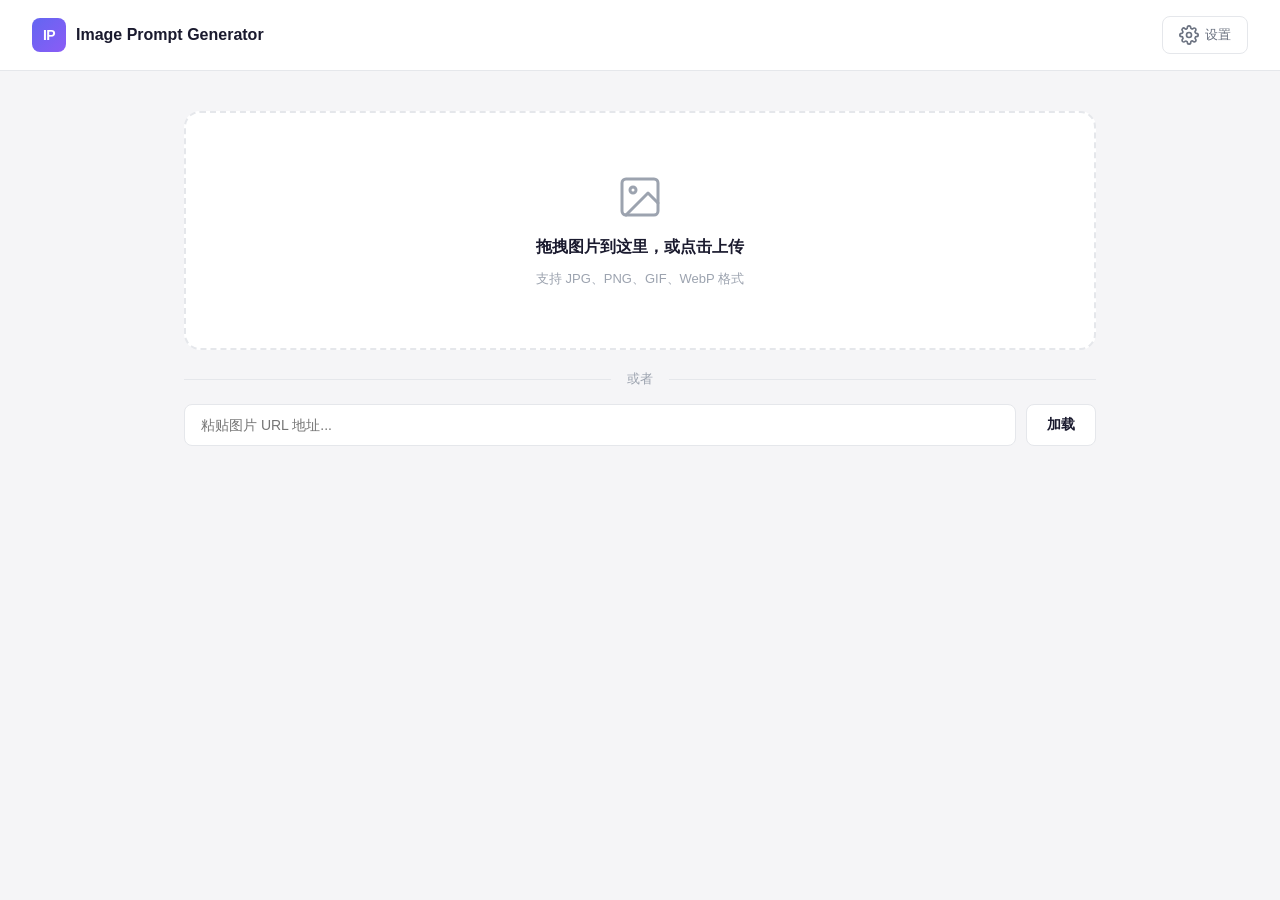
==== index.html @ c2dbcb21 "feat: Image Prompt Generator - AI image recognition and prompt generation tool Made-with: Cursor" ====
<!DOCTYPE html>
<html lang="zh-CN">
<head>
  <meta charset="UTF-8">
  <meta name="viewport" content="width=device-width, initial-scale=1.0">
  <title>Image Prompt Generator - 图片提示词生成器</title>
  <link rel="stylesheet" href="style.css">
</head>
<body>
  <div class="app">
    <!-- Header -->
    <header class="navbar">
      <div class="navbar-brand">
        <span class="logo">IP</span>
        <span class="brand-text">Image Prompt Generator</span>
      </div>
      <button id="btn-settings" class="navbar-btn" title="API 设置">
        <svg width="20" height="20" viewBox="0 0 24 24" fill="none" stroke="currentColor" stroke-width="2" stroke-linecap="round" stroke-linejoin="round">
          <circle cx="12" cy="12" r="3"/><path d="M19.4 15a1.65 1.65 0 0 0 .33 1.82l.06.06a2 2 0 1 1-2.83 2.83l-.06-.06a1.65 1.65 0 0 0-1.82-.33 1.65 1.65 0 0 0-1 1.51V21a2 2 0 0 1-4 0v-.09A1.65 1.65 0 0 0 9 19.4a1.65 1.65 0 0 0-1.82.33l-.06.06a2 2 0 1 1-2.83-2.83l.06-.06A1.65 1.65 0 0 0 4.68 15a1.65 1.65 0 0 0-1.51-1H3a2 2 0 0 1 0-4h.09A1.65 1.65 0 0 0 4.6 9a1.65 1.65 0 0 0-.33-1.82l-.06-.06a2 2 0 1 1 2.83-2.83l.06.06A1.65 1.65 0 0 0 9 4.68a1.65 1.65 0 0 0 1-1.51V3a2 2 0 0 1 4 0v.09a1.65 1.65 0 0 0 1 1.51 1.65 1.65 0 0 0 1.82-.33l.06-.06a2 2 0 1 1 2.83 2.83l-.06.06A1.65 1.65 0 0 0 19.4 9a1.65 1.65 0 0 0 1.51 1H21a2 2 0 0 1 0 4h-.09a1.65 1.65 0 0 0-1.51 1z"/>
        </svg>
        <span>设置</span>
      </button>
    </header>

    <main class="main">
      <!-- Settings Modal -->
      <div id="settings-overlay" class="modal-overlay hidden">
        <div class="modal" id="settings-modal">
          <div class="modal-header">
            <h2>API 设置</h2>
            <button id="btn-close-settings" class="modal-close">&times;</button>
          </div>
          <div class="modal-body">
            <div class="form-group">
              <label for="provider-select">API 服务商</label>
              <select id="provider-select">
                <option value="siliconflow">硅基流动 SiliconFlow (国内推荐)</option>
                <option value="google">Google Gemini</option>
                <option value="anthropic">Claude (Anthropic)</option>
                <option value="openai">OpenAI</option>
                <option value="opencode">OpenCode Zen</option>
                <option value="vtrix">Vtrix</option>
              </select>
            </div>
            <div class="form-group">
              <label for="api-key-input" id="api-key-label">API Key</label>
              <div class="input-with-action">
                <input id="api-key-input" type="password" placeholder="sk-..." autocomplete="off">
                <button id="btn-toggle-key" class="input-action-btn" title="显示/隐藏">
                  <svg id="eye-icon" width="18" height="18" viewBox="0 0 24 24" fill="none" stroke="currentColor" stroke-width="2" stroke-linecap="round" stroke-linejoin="round">
                    <path d="M1 12s4-8 11-8 11 8 11 8-4 8-11 8-11-8-11-8z"/><circle cx="12" cy="12" r="3"/>
                  </svg>
                </button>
              </div>
              <a id="api-key-link" class="form-help-link" href="#" target="_blank">获取 API Key &rarr;</a>
            </div>
            <div class="form-group">
              <label for="model-select">模型</label>
              <select id="model-select"></select>
            </div>
          </div>
          <div class="modal-footer">
            <button id="btn-save-settings" class="btn btn-primary">保存设置</button>
          </div>
        </div>
      </div>

      <!-- Upload Zone -->
      <section id="upload-zone" class="upload-zone">
        <div id="drop-area" class="drop-area">
          <div class="drop-icon">
            <svg width="48" height="48" viewBox="0 0 24 24" fill="none" stroke="currentColor" stroke-width="1.5" stroke-linecap="round" stroke-linejoin="round">
              <rect x="3" y="3" width="18" height="18" rx="2" ry="2"/><circle cx="8.5" cy="8.5" r="1.5"/><polyline points="21 15 16 10 5 21"/>
            </svg>
          </div>
          <p class="drop-title">拖拽图片到这里，或点击上传</p>
          <p class="drop-hint">支持 JPG、PNG、GIF、WebP 格式</p>
          <input type="file" id="file-input" accept="image/*" hidden>
        </div>
        <div class="url-input-section">
          <div class="divider"><span>或者</span></div>
          <div class="url-input-row">
            <input type="text" id="url-input" placeholder="粘贴图片 URL 地址..." autocomplete="off">
            <button id="btn-load-url" class="btn btn-secondary">加载</button>
          </div>
        </div>
      </section>

      <!-- Result Section -->
      <section id="result-section" class="result-section hidden">
        <div class="result-grid">
          <!-- Image Preview -->
          <div class="preview-card">
            <div class="card-header">
              <span>图片预览</span>
              <button id="btn-change-image" class="btn btn-ghost btn-sm">更换图片</button>
            </div>
            <div class="preview-body">
              <img id="preview-img" src="" alt="预览图片">
            </div>
            <div class="card-actions">
              <button id="btn-generate" class="btn btn-primary btn-lg btn-block">
                <svg class="btn-icon-svg" width="18" height="18" viewBox="0 0 24 24" fill="none" stroke="currentColor" stroke-width="2" stroke-linecap="round" stroke-linejoin="round">
                  <polygon points="13 2 3 14 12 14 11 22 21 10 12 10 13 2"/>
                </svg>
                <span class="btn-text">生成提示词</span>
                <span class="btn-loading hidden">
                  <span class="spinner"></span>
                  识别中...
                </span>
              </button>
            </div>
          </div>

          <!-- Prompt Output -->
          <div id="prompt-card" class="prompt-card hidden">
            <div class="card-header">
              <span>生成的提示词</span>
              <button id="btn-copy" class="btn btn-ghost btn-sm">
                <svg width="14" height="14" viewBox="0 0 24 24" fill="none" stroke="currentColor" stroke-width="2" stroke-linecap="round" stroke-linejoin="round">
                  <rect x="9" y="9" width="13" height="13" rx="2" ry="2"/><path d="M5 15H4a2 2 0 0 1-2-2V4a2 2 0 0 1 2-2h9a2 2 0 0 1 2 2v1"/>
                </svg>
                复制
              </button>
            </div>
            <div id="prompt-text" class="prompt-text"></div>
          </div>
        </div>
      </section>
    </main>

    <!-- Toast -->
    <div id="toast" class="toast hidden"></div>
  </div>

  <script src="app.js"></script>
</body>
</html>
---- style.css ----
*,
*::before,
*::after {
  margin: 0;
  padding: 0;
  box-sizing: border-box;
}

:root {
  --color-bg: #f5f5f7;
  --color-surface: #ffffff;
  --color-border: #e5e7eb;
  --color-border-light: #f1f3f5;
  --color-text: #1a1a2e;
  --color-text-secondary: #6b7280;
  --color-text-muted: #9ca3af;
  --color-primary: #6366f1;
  --color-primary-hover: #4f46e5;
  --color-primary-light: #eef2ff;
  --color-primary-shadow: rgba(99, 102, 241, 0.25);
  --radius-sm: 8px;
  --radius-md: 12px;
  --radius-lg: 16px;
  --shadow-sm: 0 1px 3px rgba(0, 0, 0, 0.06);
  --shadow-md: 0 4px 12px rgba(0, 0, 0, 0.08);
  --shadow-lg: 0 8px 30px rgba(0, 0, 0, 0.12);
  --font-sans: -apple-system, BlinkMacSystemFont, "Segoe UI", Roboto, "Helvetica Neue", Arial, "Noto Sans SC", sans-serif;
  --transition: 0.2s ease;
}

body {
  font-family: var(--font-sans);
  background: var(--color-bg);
  color: var(--color-text);
  min-height: 100vh;
  -webkit-font-smoothing: antialiased;
}

/* ---- Navbar ---- */
.navbar {
  display: flex;
  align-items: center;
  justify-content: space-between;
  padding: 16px 32px;
  background: var(--color-surface);
  border-bottom: 1px solid var(--color-border);
  position: sticky;
  top: 0;
  z-index: 50;
}

.navbar-brand {
  display: flex;
  align-items: center;
  gap: 10px;
}

.logo {
  display: inline-flex;
  align-items: center;
  justify-content: center;
  width: 34px;
  height: 34px;
  border-radius: var(--radius-sm);
  background: linear-gradient(135deg, var(--color-primary), #8b5cf6);
  color: #fff;
  font-weight: 800;
  font-size: 14px;
  letter-spacing: -0.5px;
}

.brand-text {
  font-size: 16px;
  font-weight: 700;
  color: var(--color-text);
}

.navbar-btn {
  display: inline-flex;
  align-items: center;
  gap: 6px;
  padding: 8px 16px;
  border: 1px solid var(--color-border);
  border-radius: var(--radius-sm);
  background: var(--color-surface);
  color: var(--color-text-secondary);
  font-size: 13px;
  font-weight: 500;
  cursor: pointer;
  transition: all var(--transition);
}

.navbar-btn:hover {
  background: var(--color-primary-light);
  color: var(--color-primary);
  border-color: var(--color-primary);
}

/* ---- Main ---- */
.main {
  max-width: 960px;
  margin: 0 auto;
  padding: 40px 24px 80px;
}

/* ---- Upload Zone ---- */
.upload-zone {
  display: flex;
  flex-direction: column;
  gap: 20px;
}

.drop-area {
  display: flex;
  flex-direction: column;
  align-items: center;
  justify-content: center;
  gap: 12px;
  padding: 60px 24px;
  border: 2px dashed var(--color-border);
  border-radius: var(--radius-lg);
  background: var(--color-surface);
  cursor: pointer;
  transition: all var(--transition);
}

.drop-area:hover,
.drop-area.drag-over {
  border-color: var(--color-primary);
  background: var(--color-primary-light);
}

.drop-area.drag-over .drop-icon {
  transform: scale(1.1);
}

.drop-icon {
  color: var(--color-text-muted);
  transition: transform var(--transition);
}

.drop-area:hover .drop-icon {
  color: var(--color-primary);
}

.drop-title {
  font-size: 16px;
  font-weight: 600;
  color: var(--color-text);
}

.drop-hint {
  font-size: 13px;
  color: var(--color-text-muted);
}

.url-input-section {
  display: flex;
  flex-direction: column;
  gap: 16px;
}

.divider {
  display: flex;
  align-items: center;
  gap: 16px;
  color: var(--color-text-muted);
  font-size: 13px;
}

.divider::before,
.divider::after {
  content: "";
  flex: 1;
  height: 1px;
  background: var(--color-border);
}

.url-input-row {
  display: flex;
  gap: 10px;
}

.url-input-row input {
  flex: 1;
  padding: 12px 16px;
  border: 1px solid var(--color-border);
  border-radius: var(--radius-sm);
  font-size: 14px;
  outline: none;
  transition: border-color var(--transition), box-shadow var(--transition);
  background: var(--color-surface);
}

.url-input-row input:focus {
  border-color: var(--color-primary);
  box-shadow: 0 0 0 3px var(--color-primary-shadow);
}

/* ---- Buttons ---- */
.btn {
  display: inline-flex;
  align-items: center;
  justify-content: center;
  gap: 8px;
  border: none;
  border-radius: var(--radius-sm);
  cursor: pointer;
  font-family: var(--font-sans);
  font-weight: 600;
  transition: all var(--transition);
  white-space: nowrap;
}

.btn-primary {
  background: linear-gradient(135deg, var(--color-primary), #8b5cf6);
  color: #fff;
  padding: 10px 24px;
  font-size: 14px;
  box-shadow: 0 2px 8px var(--color-primary-shadow);
}

.btn-primary:hover {
  transform: translateY(-1px);
  box-shadow: 0 4px 16px var(--color-primary-shadow);
}

.btn-primary:active {
  transform: translateY(0);
}

.btn-primary:disabled {
  opacity: 0.6;
  cursor: not-allowed;
  transform: none;
}

.btn-secondary {
  background: var(--color-surface);
  color: var(--color-text);
  padding: 10px 20px;
  font-size: 14px;
  border: 1px solid var(--color-border);
}

.btn-secondary:hover {
  background: var(--color-primary-light);
  color: var(--color-primary);
  border-color: var(--color-primary);
}

.btn-ghost {
  background: transparent;
  color: var(--color-primary);
  padding: 6px 12px;
  font-size: 13px;
}

.btn-ghost:hover {
  background: var(--color-primary-light);
}

.btn-sm {
  padding: 6px 12px;
  font-size: 13px;
}

.btn-lg {
  padding: 14px 32px;
  font-size: 15px;
}

.btn-block {
  width: 100%;
}

.btn-icon-svg {
  flex-shrink: 0;
}

/* ---- Spinner ---- */
.spinner {
  display: inline-block;
  width: 16px;
  height: 16px;
  border: 2px solid rgba(255, 255, 255, 0.3);
  border-top-color: #fff;
  border-radius: 50%;
  animation: spin 0.6s linear infinite;
}

@keyframes spin {
  to { transform: rotate(360deg); }
}

/* ---- Result Section ---- */
.result-section {
  animation: fadeIn 0.3s ease;
}

@keyframes fadeIn {
  from { opacity: 0; transform: translateY(12px); }
  to { opacity: 1; transform: translateY(0); }
}

.result-grid {
  display: grid;
  grid-template-columns: 1fr 1fr;
  gap: 24px;
  align-items: start;
}

.preview-card,
.prompt-card {
  background: var(--color-surface);
  border: 1px solid var(--color-border);
  border-radius: var(--radius-md);
  overflow: hidden;
  box-shadow: var(--shadow-sm);
}

.card-header {
  display: flex;
  align-items: center;
  justify-content: space-between;
  padding: 14px 18px;
  border-bottom: 1px solid var(--color-border-light);
  font-size: 13px;
  font-weight: 600;
  color: var(--color-text-secondary);
}

.preview-body {
  display: flex;
  align-items: center;
  justify-content: center;
  padding: 16px;
  min-height: 200px;
  max-height: 400px;
  background: #fafafa;
}

.preview-body img {
  max-width: 100%;
  max-height: 368px;
  object-fit: contain;
  border-radius: var(--radius-sm);
}

.card-actions {
  padding: 16px 18px;
  border-top: 1px solid var(--color-border-light);
}

/* ---- Prompt Output ---- */
.prompt-text {
  padding: 18px;
  font-size: 14px;
  line-height: 1.8;
  color: var(--color-text);
  white-space: pre-wrap;
  word-break: break-word;
  max-height: 480px;
  overflow-y: auto;
}

.prompt-text::-webkit-scrollbar {
  width: 6px;
}

.prompt-text::-webkit-scrollbar-thumb {
  background: #d1d5db;
  border-radius: 3px;
}

/* ---- Modal ---- */
.modal-overlay {
  position: fixed;
  inset: 0;
  background: rgba(0, 0, 0, 0.4);
  backdrop-filter: blur(4px);
  display: flex;
  align-items: center;
  justify-content: center;
  z-index: 100;
  animation: fadeInOverlay 0.2s ease;
}

@keyframes fadeInOverlay {
  from { opacity: 0; }
  to { opacity: 1; }
}

.modal {
  background: var(--color-surface);
  border-radius: var(--radius-lg);
  width: 440px;
  max-width: 90vw;
  box-shadow: var(--shadow-lg);
  animation: slideUp 0.25s ease;
}

@keyframes slideUp {
  from { opacity: 0; transform: translateY(16px); }
  to { opacity: 1; transform: translateY(0); }
}

.modal-header {
  display: flex;
  align-items: center;
  justify-content: space-between;
  padding: 20px 24px 0;
}

.modal-header h2 {
  font-size: 18px;
  font-weight: 700;
}

.modal-close {
  background: none;
  border: none;
  font-size: 24px;
  color: var(--color-text-muted);
  cursor: pointer;
  padding: 0 4px;
  line-height: 1;
  transition: color var(--transition);
}

.modal-close:hover {
  color: var(--color-text);
}

.modal-body {
  padding: 20px 24px;
  display: flex;
  flex-direction: column;
  gap: 16px;
}

.modal-footer {
  padding: 0 24px 20px;
  display: flex;
  justify-content: flex-end;
}

/* ---- Form ---- */
.form-group {
  display: flex;
  flex-direction: column;
  gap: 6px;
}

.form-group label {
  font-size: 13px;
  font-weight: 600;
  color: var(--color-text-secondary);
}

.form-group select,
.form-group input {
  padding: 10px 14px;
  border: 1px solid var(--color-border);
  border-radius: var(--radius-sm);
  font-size: 14px;
  font-family: var(--font-sans);
  outline: none;
  background: var(--color-surface);
  transition: border-color var(--transition), box-shadow var(--transition);
}

.form-group select:focus,
.form-group input:focus {
  border-color: var(--color-primary);
  box-shadow: 0 0 0 3px var(--color-primary-shadow);
}

.form-group select {
  cursor: pointer;
}

.input-with-action {
  display: flex;
  gap: 6px;
}

.input-with-action input {
  flex: 1;
  padding: 10px 14px;
  border: 1px solid var(--color-border);
  border-radius: var(--radius-sm);
  font-size: 14px;
  font-family: var(--font-sans);
  outline: none;
  transition: border-color var(--transition), box-shadow var(--transition);
}

.input-with-action input:focus {
  border-color: var(--color-primary);
  box-shadow: 0 0 0 3px var(--color-primary-shadow);
}

.input-action-btn {
  display: inline-flex;
  align-items: center;
  justify-content: center;
  width: 40px;
  background: var(--color-surface);
  border: 1px solid var(--color-border);
  border-radius: var(--radius-sm);
  color: var(--color-text-muted);
  cursor: pointer;
  transition: all var(--transition);
}

.input-action-btn:hover {
  color: var(--color-primary);
  border-color: var(--color-primary);
}

.form-help-link {
  font-size: 12px;
  color: var(--color-primary);
  text-decoration: none;
}

.form-help-link:hover {
  text-decoration: underline;
}

/* ---- Toast ---- */
.toast {
  position: fixed;
  bottom: 32px;
  left: 50%;
  transform: translateX(-50%) translateY(20px);
  background: var(--color-text);
  color: #fff;
  padding: 10px 24px;
  border-radius: 999px;
  font-size: 14px;
  font-weight: 500;
  opacity: 0;
  transition: all 0.3s ease;
  pointer-events: none;
  z-index: 200;
  box-shadow: var(--shadow-md);
}

.toast.show {
  opacity: 1;
  transform: translateX(-50%) translateY(0);
}

/* ---- Utilities ---- */
.hidden {
  display: none !important;
}

/* ---- Responsive ---- */
@media (max-width: 768px) {
  .navbar {
    padding: 12px 16px;
  }

  .brand-text {
    font-size: 14px;
  }

  .main {
    padding: 24px 16px 60px;
  }

  .result-grid {
    grid-template-columns: 1fr;
  }

  .drop-area {
    padding: 40px 20px;
  }
}
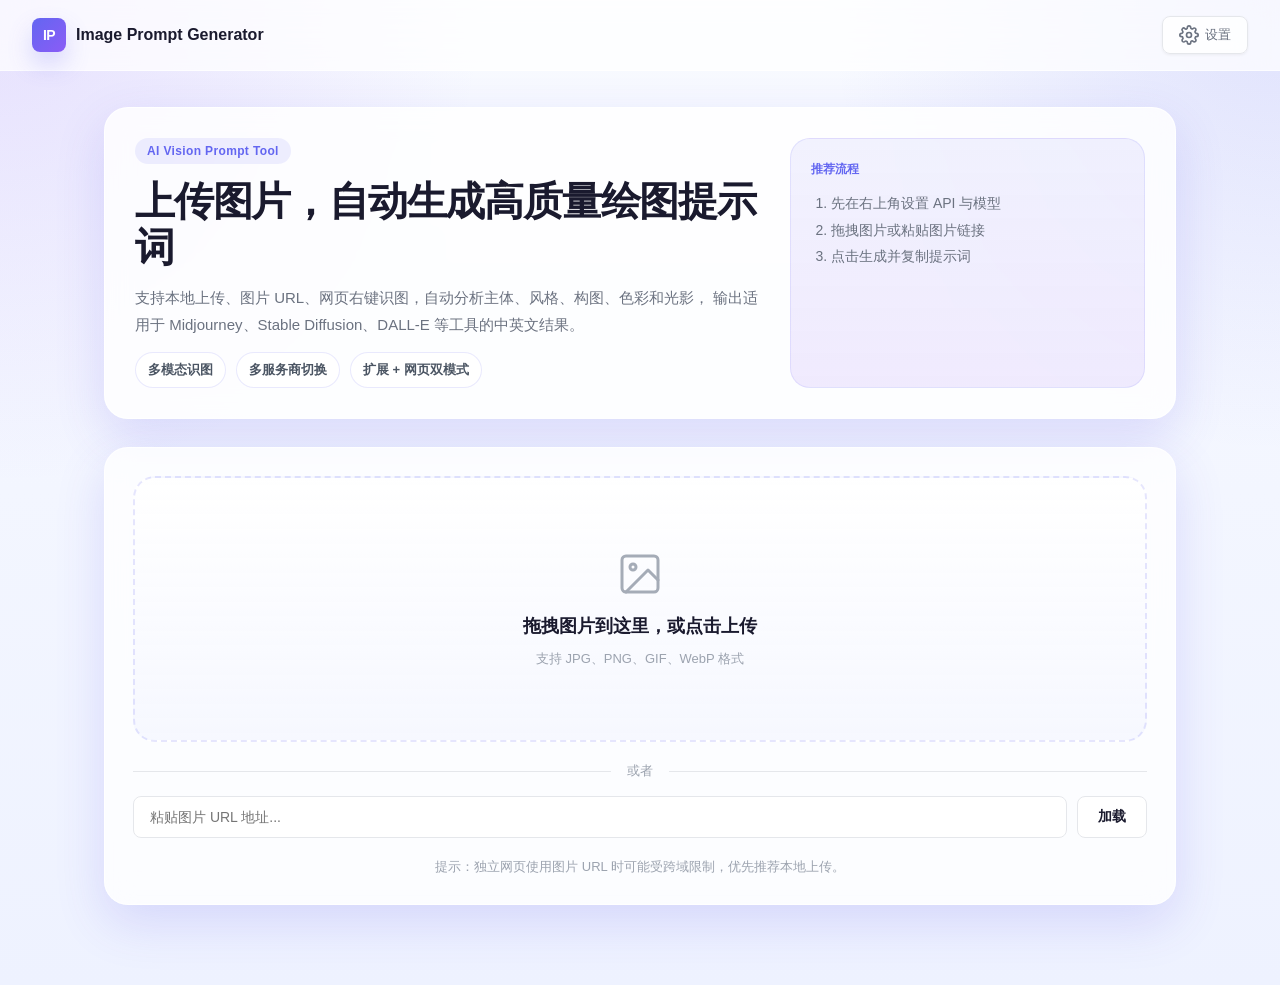
==== commit 3c8b5f9d: "style: polish UI and add demo screenshots Made-with: Cursor" ====
--- a/index.html
+++ b/index.html
@@ -23,6 +23,32 @@
     </header>
 
     <main class="main">
+      <section class="hero-card">
+        <div class="hero-copy">
+          <span class="hero-badge">AI Vision Prompt Tool</span>
+          <h1>上传图片，自动生成高质量绘图提示词</h1>
+          <p class="hero-description">
+            支持本地上传、图片 URL、网页右键识图，自动分析主体、风格、构图、色彩和光影，
+            输出适用于 Midjourney、Stable Diffusion、DALL-E 等工具的中英文结果。
+          </p>
+          <div class="hero-pills">
+            <span class="hero-pill">多模态识图</span>
+            <span class="hero-pill">多服务商切换</span>
+            <span class="hero-pill">扩展 + 网页双模式</span>
+          </div>
+        </div>
+        <div class="hero-side">
+          <div class="hero-tip-card">
+            <span class="hero-tip-label">推荐流程</span>
+            <ol class="hero-tip-list">
+              <li>先在右上角设置 API 与模型</li>
+              <li>拖拽图片或粘贴图片链接</li>
+              <li>点击生成并复制提示词</li>
+            </ol>
+          </div>
+        </div>
+      </section>
+
       <!-- Settings Modal -->
       <div id="settings-overlay" class="modal-overlay hidden">
         <div class="modal" id="settings-modal">
@@ -84,6 +110,7 @@
             <button id="btn-load-url" class="btn btn-secondary">加载</button>
           </div>
         </div>
+        <p class="upload-note">提示：独立网页使用图片 URL 时可能受跨域限制，优先推荐本地上传。</p>
       </section>
 
       <!-- Result Section -->
--- a/style.css
+++ b/style.css
@@ -7,7 +7,7 @@
 }
 
 :root {
-  --color-bg: #f5f5f7;
+  --color-bg: #eef2ff;
   --color-surface: #ffffff;
   --color-border: #e5e7eb;
   --color-border-light: #f1f3f5;
@@ -18,19 +18,25 @@
   --color-primary-hover: #4f46e5;
   --color-primary-light: #eef2ff;
   --color-primary-shadow: rgba(99, 102, 241, 0.25);
+  --color-accent: #8b5cf6;
+  --color-hero-bg: rgba(255, 255, 255, 0.82);
   --radius-sm: 8px;
   --radius-md: 12px;
   --radius-lg: 16px;
+  --radius-xl: 24px;
   --shadow-sm: 0 1px 3px rgba(0, 0, 0, 0.06);
   --shadow-md: 0 4px 12px rgba(0, 0, 0, 0.08);
-  --shadow-lg: 0 8px 30px rgba(0, 0, 0, 0.12);
+  --shadow-lg: 0 18px 50px rgba(79, 70, 229, 0.16);
   --font-sans: -apple-system, BlinkMacSystemFont, "Segoe UI", Roboto, "Helvetica Neue", Arial, "Noto Sans SC", sans-serif;
   --transition: 0.2s ease;
 }
 
 body {
   font-family: var(--font-sans);
-  background: var(--color-bg);
+  background:
+    radial-gradient(circle at top left, rgba(139, 92, 246, 0.16), transparent 30%),
+    radial-gradient(circle at top right, rgba(99, 102, 241, 0.16), transparent 28%),
+    linear-gradient(180deg, #f8faff 0%, var(--color-bg) 100%);
   color: var(--color-text);
   min-height: 100vh;
   -webkit-font-smoothing: antialiased;
@@ -42,8 +48,9 @@
   align-items: center;
   justify-content: space-between;
   padding: 16px 32px;
-  background: var(--color-surface);
-  border-bottom: 1px solid var(--color-border);
+  background: rgba(255, 255, 255, 0.72);
+  border-bottom: 1px solid rgba(255, 255, 255, 0.7);
+  backdrop-filter: blur(18px);
   position: sticky;
   top: 0;
   z-index: 50;
@@ -62,11 +69,12 @@
   width: 34px;
   height: 34px;
   border-radius: var(--radius-sm);
-  background: linear-gradient(135deg, var(--color-primary), #8b5cf6);
+  background: linear-gradient(135deg, var(--color-primary), var(--color-accent));
   color: #fff;
   font-weight: 800;
   font-size: 14px;
   letter-spacing: -0.5px;
+  box-shadow: 0 12px 24px rgba(99, 102, 241, 0.24);
 }
 
 .brand-text {
@@ -82,12 +90,13 @@
   padding: 8px 16px;
   border: 1px solid var(--color-border);
   border-radius: var(--radius-sm);
-  background: var(--color-surface);
+  background: rgba(255, 255, 255, 0.76);
   color: var(--color-text-secondary);
   font-size: 13px;
   font-weight: 500;
   cursor: pointer;
   transition: all var(--transition);
+  box-shadow: var(--shadow-sm);
 }
 
 .navbar-btn:hover {
@@ -98,9 +107,97 @@
 
 /* ---- Main ---- */
 .main {
-  max-width: 960px;
+  max-width: 1120px;
   margin: 0 auto;
-  padding: 40px 24px 80px;
+  padding: 36px 24px 80px;
+}
+
+.hero-card {
+  display: grid;
+  grid-template-columns: minmax(0, 1.6fr) minmax(280px, 0.9fr);
+  gap: 24px;
+  padding: 30px;
+  margin-bottom: 28px;
+  border: 1px solid rgba(255, 255, 255, 0.8);
+  border-radius: var(--radius-xl);
+  background: var(--color-hero-bg);
+  box-shadow: var(--shadow-lg);
+  backdrop-filter: blur(14px);
+}
+
+.hero-copy {
+  display: flex;
+  flex-direction: column;
+  gap: 14px;
+}
+
+.hero-badge {
+  display: inline-flex;
+  width: fit-content;
+  padding: 6px 12px;
+  border-radius: 999px;
+  background: rgba(99, 102, 241, 0.1);
+  color: var(--color-primary);
+  font-size: 12px;
+  font-weight: 700;
+  letter-spacing: 0.03em;
+}
+
+.hero-copy h1 {
+  font-size: clamp(28px, 4vw, 40px);
+  line-height: 1.15;
+  letter-spacing: -0.03em;
+}
+
+.hero-description {
+  max-width: 720px;
+  color: var(--color-text-secondary);
+  font-size: 15px;
+  line-height: 1.8;
+}
+
+.hero-pills {
+  display: flex;
+  flex-wrap: wrap;
+  gap: 10px;
+}
+
+.hero-pill {
+  padding: 8px 12px;
+  border: 1px solid rgba(99, 102, 241, 0.14);
+  border-radius: 999px;
+  background: rgba(255, 255, 255, 0.72);
+  color: #4b5563;
+  font-size: 13px;
+  font-weight: 600;
+}
+
+.hero-side {
+  display: flex;
+  align-items: stretch;
+}
+
+.hero-tip-card {
+  width: 100%;
+  padding: 20px;
+  border-radius: 20px;
+  background: linear-gradient(180deg, rgba(99, 102, 241, 0.08), rgba(139, 92, 246, 0.12));
+  border: 1px solid rgba(99, 102, 241, 0.12);
+}
+
+.hero-tip-label {
+  display: inline-block;
+  margin-bottom: 12px;
+  color: var(--color-primary);
+  font-size: 12px;
+  font-weight: 800;
+}
+
+.hero-tip-list {
+  margin-left: 20px;
+  color: var(--color-text-secondary);
+  line-height: 1.9;
+  font-size: 14px;
 }
 
 /* ---- Upload Zone ---- */
@@ -108,6 +205,12 @@
   display: flex;
   flex-direction: column;
   gap: 20px;
+  padding: 28px;
+  border: 1px solid rgba(255, 255, 255, 0.75);
+  border-radius: var(--radius-xl);
+  background: rgba(255, 255, 255, 0.78);
+  box-shadow: var(--shadow-lg);
+  backdrop-filter: blur(14px);
 }
 
 .drop-area {
@@ -116,10 +219,11 @@
   align-items: center;
   justify-content: center;
   gap: 12px;
-  padding: 60px 24px;
-  border: 2px dashed var(--color-border);
-  border-radius: var(--radius-lg);
-  background: var(--color-surface);
+  padding: 72px 24px;
+  border: 2px dashed rgba(99, 102, 241, 0.16);
+  border-radius: 22px;
+  background:
+    linear-gradient(180deg, rgba(255, 255, 255, 0.95), rgba(245, 247, 255, 0.88));
   cursor: pointer;
   transition: all var(--transition);
 }
@@ -127,7 +231,8 @@
 .drop-area:hover,
 .drop-area.drag-over {
   border-color: var(--color-primary);
-  background: var(--color-primary-light);
+  background: linear-gradient(180deg, rgba(238, 242, 255, 1), rgba(248, 250, 255, 1));
+  box-shadow: 0 16px 32px rgba(99, 102, 241, 0.12);
 }
 
 .drop-area.drag-over .drop-icon {
@@ -137,6 +242,7 @@
 .drop-icon {
   color: var(--color-text-muted);
   transition: transform var(--transition);
+  opacity: 0.9;
 }
 
 .drop-area:hover .drop-icon {
@@ -144,8 +250,8 @@
 }
 
 .drop-title {
-  font-size: 16px;
-  font-weight: 600;
+  font-size: 18px;
+  font-weight: 700;
   color: var(--color-text);
 }
 
@@ -189,7 +295,13 @@
   font-size: 14px;
   outline: none;
   transition: border-color var(--transition), box-shadow var(--transition);
-  background: var(--color-surface);
+  background: rgba(255, 255, 255, 0.94);
+}
+
+.upload-note {
+  text-align: center;
+  color: var(--color-text-muted);
+  font-size: 13px;
 }
 
 .url-input-row input:focus {
@@ -213,7 +325,7 @@
 }
 
 .btn-primary {
-  background: linear-gradient(135deg, var(--color-primary), #8b5cf6);
+  background: linear-gradient(135deg, var(--color-primary), var(--color-accent));
   color: #fff;
   padding: 10px 24px;
   font-size: 14px;
@@ -312,11 +424,12 @@
 
 .preview-card,
 .prompt-card {
-  background: var(--color-surface);
-  border: 1px solid var(--color-border);
-  border-radius: var(--radius-md);
+  background: rgba(255, 255, 255, 0.84);
+  border: 1px solid rgba(255, 255, 255, 0.78);
+  border-radius: 20px;
   overflow: hidden;
-  box-shadow: var(--shadow-sm);
+  box-shadow: var(--shadow-lg);
+  backdrop-filter: blur(12px);
 }
 
 .card-header {
@@ -337,7 +450,8 @@
   padding: 16px;
   min-height: 200px;
   max-height: 400px;
-  background: #fafafa;
+  background:
+    linear-gradient(180deg, rgba(248, 250, 255, 0.98), rgba(242, 245, 255, 0.92));
 }
 
 .preview-body img {
@@ -358,6 +472,7 @@
   font-size: 14px;
   line-height: 1.8;
   color: var(--color-text);
+  background: linear-gradient(180deg, rgba(255, 255, 255, 0.82), rgba(248, 250, 255, 0.95));
   white-space: pre-wrap;
   word-break: break-word;
   max-height: 480px;
@@ -392,12 +507,14 @@
 }
 
 .modal {
-  background: var(--color-surface);
-  border-radius: var(--radius-lg);
+  background: rgba(255, 255, 255, 0.92);
+  border: 1px solid rgba(255, 255, 255, 0.8);
+  border-radius: 22px;
   width: 440px;
   max-width: 90vw;
   box-shadow: var(--shadow-lg);
   animation: slideUp 0.25s ease;
+  backdrop-filter: blur(18px);
 }
 
 @keyframes slideUp {
@@ -572,6 +689,11 @@
     padding: 24px 16px 60px;
   }
 
+  .hero-card {
+    grid-template-columns: 1fr;
+    padding: 22px;
+  }
+
   .result-grid {
     grid-template-columns: 1fr;
   }
@@ -579,4 +701,8 @@
   .drop-area {
     padding: 40px 20px;
   }
-}
+
+  .upload-zone {
+    padding: 18px;
+  }
+}
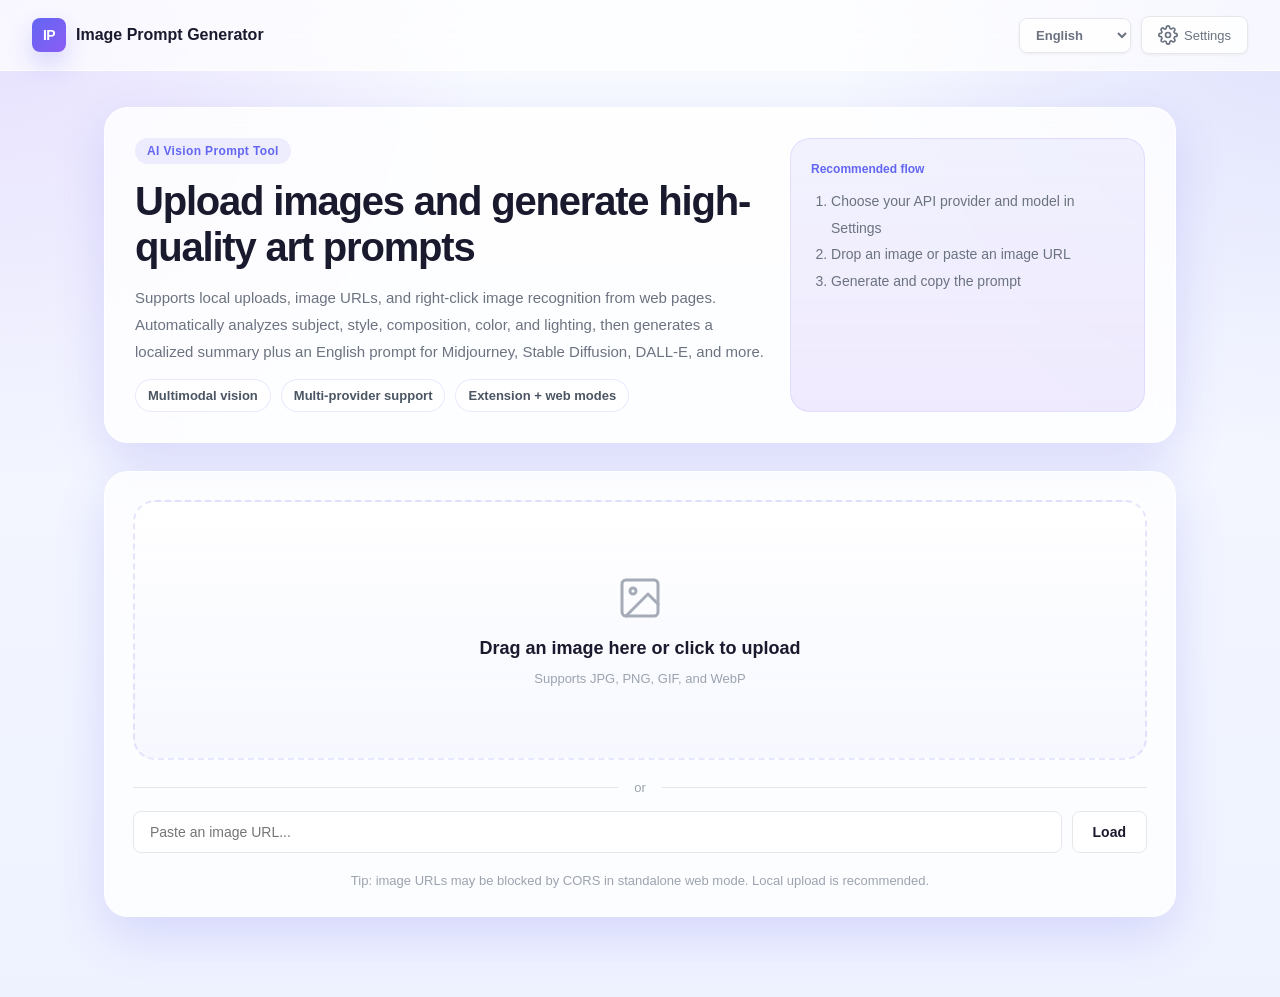
==== commit a85549a4: "feat: add multilingual UI and documentation Made-with: Cursor" ====
--- a/index.html
+++ b/index.html
@@ -1,49 +1,53 @@
 <!DOCTYPE html>
-<html lang="zh-CN">
+<html lang="en">
 <head>
   <meta charset="UTF-8">
   <meta name="viewport" content="width=device-width, initial-scale=1.0">
   <title>Image Prompt Generator - 图片提示词生成器</title>
   <link rel="stylesheet" href="style.css">
 </head>
-<body>
+<body data-page-title-key="pageTitleWeb">
   <div class="app">
     <!-- Header -->
     <header class="navbar">
       <div class="navbar-brand">
         <span class="logo">IP</span>
-        <span class="brand-text">Image Prompt Generator</span>
+        <span class="brand-text" data-i18n="brandText">Image Prompt Generator</span>
       </div>
-      <button id="btn-settings" class="navbar-btn" title="API 设置">
-        <svg width="20" height="20" viewBox="0 0 24 24" fill="none" stroke="currentColor" stroke-width="2" stroke-linecap="round" stroke-linejoin="round">
-          <circle cx="12" cy="12" r="3"/><path d="M19.4 15a1.65 1.65 0 0 0 .33 1.82l.06.06a2 2 0 1 1-2.83 2.83l-.06-.06a1.65 1.65 0 0 0-1.82-.33 1.65 1.65 0 0 0-1 1.51V21a2 2 0 0 1-4 0v-.09A1.65 1.65 0 0 0 9 19.4a1.65 1.65 0 0 0-1.82.33l-.06.06a2 2 0 1 1-2.83-2.83l.06-.06A1.65 1.65 0 0 0 4.68 15a1.65 1.65 0 0 0-1.51-1H3a2 2 0 0 1 0-4h.09A1.65 1.65 0 0 0 4.6 9a1.65 1.65 0 0 0-.33-1.82l-.06-.06a2 2 0 1 1 2.83-2.83l.06.06A1.65 1.65 0 0 0 9 4.68a1.65 1.65 0 0 0 1-1.51V3a2 2 0 0 1 4 0v.09a1.65 1.65 0 0 0 1 1.51 1.65 1.65 0 0 0 1.82-.33l.06-.06a2 2 0 1 1 2.83 2.83l-.06.06A1.65 1.65 0 0 0 19.4 9a1.65 1.65 0 0 0 1.51 1H21a2 2 0 0 1 0 4h-.09a1.65 1.65 0 0 0-1.51 1z"/>
-        </svg>
-        <span>设置</span>
-      </button>
+      <div class="navbar-actions">
+        <select id="language-select" class="lang-select" data-i18n-aria-label="languageLabel">
+          <option value="en" data-i18n="langEnglish">English</option>
+          <option value="zh" data-i18n="langChinese">中文</option>
+          <option value="ja" data-i18n="langJapanese">日本語</option>
+        </select>
+        <button id="btn-settings" class="navbar-btn" data-i18n-title="settings">
+          <svg width="20" height="20" viewBox="0 0 24 24" fill="none" stroke="currentColor" stroke-width="2" stroke-linecap="round" stroke-linejoin="round">
+            <circle cx="12" cy="12" r="3"/><path d="M19.4 15a1.65 1.65 0 0 0 .33 1.82l.06.06a2 2 0 1 1-2.83 2.83l-.06-.06a1.65 1.65 0 0 0-1.82-.33 1.65 1.65 0 0 0-1 1.51V21a2 2 0 0 1-4 0v-.09A1.65 1.65 0 0 0 9 19.4a1.65 1.65 0 0 0-1.82.33l-.06.06a2 2 0 1 1-2.83-2.83l.06-.06A1.65 1.65 0 0 0 4.68 15a1.65 1.65 0 0 0-1.51-1H3a2 2 0 0 1 0-4h.09A1.65 1.65 0 0 0 4.6 9a1.65 1.65 0 0 0-.33-1.82l-.06-.06a2 2 0 1 1 2.83-2.83l.06.06A1.65 1.65 0 0 0 9 4.68a1.65 1.65 0 0 0 1-1.51V3a2 2 0 0 1 4 0v.09a1.65 1.65 0 0 0 1 1.51 1.65 1.65 0 0 0 1.82-.33l.06-.06a2 2 0 1 1 2.83 2.83l-.06.06A1.65 1.65 0 0 0 19.4 9a1.65 1.65 0 0 0 1.51 1H21a2 2 0 0 1 0 4h-.09a1.65 1.65 0 0 0-1.51 1z"/>
+          </svg>
+          <span data-i18n="settings">Settings</span>
+        </button>
+      </div>
     </header>
 
     <main class="main">
       <section class="hero-card">
         <div class="hero-copy">
-          <span class="hero-badge">AI Vision Prompt Tool</span>
-          <h1>上传图片，自动生成高质量绘图提示词</h1>
-          <p class="hero-description">
-            支持本地上传、图片 URL、网页右键识图，自动分析主体、风格、构图、色彩和光影，
-            输出适用于 Midjourney、Stable Diffusion、DALL-E 等工具的中英文结果。
-          </p>
+          <span class="hero-badge" data-i18n="heroBadge">AI Vision Prompt Tool</span>
+          <h1 data-i18n="heroTitle">上传图片，自动生成高质量绘图提示词</h1>
+          <p class="hero-description" data-i18n="heroDescription">支持本地上传、图片 URL、网页右键识图，自动分析主体、风格、构图、色彩和光影，输出适用于 Midjourney、Stable Diffusion、DALL-E 等工具的中英文结果。</p>
           <div class="hero-pills">
-            <span class="hero-pill">多模态识图</span>
-            <span class="hero-pill">多服务商切换</span>
-            <span class="hero-pill">扩展 + 网页双模式</span>
+            <span class="hero-pill" data-i18n="heroPill1">多模态识图</span>
+            <span class="hero-pill" data-i18n="heroPill2">多服务商切换</span>
+            <span class="hero-pill" data-i18n="heroPill3">扩展 + 网页双模式</span>
           </div>
         </div>
         <div class="hero-side">
           <div class="hero-tip-card">
-            <span class="hero-tip-label">推荐流程</span>
+            <span class="hero-tip-label" data-i18n="heroTipLabel">推荐流程</span>
             <ol class="hero-tip-list">
-              <li>先在右上角设置 API 与模型</li>
-              <li>拖拽图片或粘贴图片链接</li>
-              <li>点击生成并复制提示词</li>
+              <li data-i18n="heroStep1">先在右上角设置 API 与模型</li>
+              <li data-i18n="heroStep2">拖拽图片或粘贴图片链接</li>
+              <li data-i18n="heroStep3">点击生成并复制提示词</li>
             </ol>
           </div>
         </div>
@@ -53,12 +57,12 @@
       <div id="settings-overlay" class="modal-overlay hidden">
         <div class="modal" id="settings-modal">
           <div class="modal-header">
-            <h2>API 设置</h2>
-            <button id="btn-close-settings" class="modal-close">&times;</button>
+            <h2 data-i18n="apiSettings">API 设置</h2>
+            <button id="btn-close-settings" class="modal-close" data-i18n-title="settings">&times;</button>
           </div>
           <div class="modal-body">
             <div class="form-group">
-              <label for="provider-select">API 服务商</label>
+              <label for="provider-select" data-i18n="providerLabel">API 服务商</label>
               <select id="provider-select">
                 <option value="siliconflow">硅基流动 SiliconFlow (国内推荐)</option>
                 <option value="google">Google Gemini</option>
@@ -69,10 +73,10 @@
               </select>
             </div>
             <div class="form-group">
-              <label for="api-key-input" id="api-key-label">API Key</label>
+              <label for="api-key-input" id="api-key-label" data-i18n="apiKeyLabel">API Key</label>
               <div class="input-with-action">
                 <input id="api-key-input" type="password" placeholder="sk-..." autocomplete="off">
-                <button id="btn-toggle-key" class="input-action-btn" title="显示/隐藏">
+                <button id="btn-toggle-key" class="input-action-btn" data-i18n-title="toggleKeyVisibility">
                   <svg id="eye-icon" width="18" height="18" viewBox="0 0 24 24" fill="none" stroke="currentColor" stroke-width="2" stroke-linecap="round" stroke-linejoin="round">
                     <path d="M1 12s4-8 11-8 11 8 11 8-4 8-11 8-11-8-11-8z"/><circle cx="12" cy="12" r="3"/>
                   </svg>
@@ -81,12 +85,12 @@
               <a id="api-key-link" class="form-help-link" href="#" target="_blank">获取 API Key &rarr;</a>
             </div>
             <div class="form-group">
-              <label for="model-select">模型</label>
+              <label for="model-select" data-i18n="modelLabel">模型</label>
               <select id="model-select"></select>
             </div>
           </div>
           <div class="modal-footer">
-            <button id="btn-save-settings" class="btn btn-primary">保存设置</button>
+            <button id="btn-save-settings" class="btn btn-primary" data-i18n="saveSettings">保存设置</button>
           </div>
         </div>
       </div>
@@ -99,18 +103,18 @@
               <rect x="3" y="3" width="18" height="18" rx="2" ry="2"/><circle cx="8.5" cy="8.5" r="1.5"/><polyline points="21 15 16 10 5 21"/>
             </svg>
           </div>
-          <p class="drop-title">拖拽图片到这里，或点击上传</p>
-          <p class="drop-hint">支持 JPG、PNG、GIF、WebP 格式</p>
+          <p class="drop-title" data-i18n="dropTitle">拖拽图片到这里，或点击上传</p>
+          <p class="drop-hint" data-i18n="dropHint">支持 JPG、PNG、GIF、WebP 格式</p>
           <input type="file" id="file-input" accept="image/*" hidden>
         </div>
         <div class="url-input-section">
-          <div class="divider"><span>或者</span></div>
+          <div class="divider"><span data-i18n="orLabel">或者</span></div>
           <div class="url-input-row">
-            <input type="text" id="url-input" placeholder="粘贴图片 URL 地址..." autocomplete="off">
-            <button id="btn-load-url" class="btn btn-secondary">加载</button>
+            <input type="text" id="url-input" data-i18n-placeholder="urlPlaceholder" placeholder="粘贴图片 URL 地址..." autocomplete="off">
+            <button id="btn-load-url" class="btn btn-secondary" data-i18n="loadButton">加载</button>
           </div>
         </div>
-        <p class="upload-note">提示：独立网页使用图片 URL 时可能受跨域限制，优先推荐本地上传。</p>
+        <p class="upload-note" data-i18n="uploadNote">提示：独立网页使用图片 URL 时可能受跨域限制，优先推荐本地上传。</p>
       </section>
 
       <!-- Result Section -->
@@ -119,21 +123,21 @@
           <!-- Image Preview -->
           <div class="preview-card">
             <div class="card-header">
-              <span>图片预览</span>
-              <button id="btn-change-image" class="btn btn-ghost btn-sm">更换图片</button>
+              <span data-i18n="previewTitle">图片预览</span>
+              <button id="btn-change-image" class="btn btn-ghost btn-sm" data-i18n="changeImage">更换图片</button>
             </div>
             <div class="preview-body">
-              <img id="preview-img" src="" alt="预览图片">
+              <img id="preview-img" src="" alt="Image preview" data-i18n-alt="previewTitle">
             </div>
             <div class="card-actions">
               <button id="btn-generate" class="btn btn-primary btn-lg btn-block">
                 <svg class="btn-icon-svg" width="18" height="18" viewBox="0 0 24 24" fill="none" stroke="currentColor" stroke-width="2" stroke-linecap="round" stroke-linejoin="round">
                   <polygon points="13 2 3 14 12 14 11 22 21 10 12 10 13 2"/>
                 </svg>
-                <span class="btn-text">生成提示词</span>
+                <span class="btn-text" data-i18n="generatePrompt">生成提示词</span>
                 <span class="btn-loading hidden">
                   <span class="spinner"></span>
-                  识别中...
+                  <span data-i18n="generating">识别中...</span>
                 </span>
               </button>
             </div>
@@ -142,12 +146,12 @@
           <!-- Prompt Output -->
           <div id="prompt-card" class="prompt-card hidden">
             <div class="card-header">
-              <span>生成的提示词</span>
+              <span data-i18n="generatedPrompt">生成的提示词</span>
               <button id="btn-copy" class="btn btn-ghost btn-sm">
                 <svg width="14" height="14" viewBox="0 0 24 24" fill="none" stroke="currentColor" stroke-width="2" stroke-linecap="round" stroke-linejoin="round">
                   <rect x="9" y="9" width="13" height="13" rx="2" ry="2"/><path d="M5 15H4a2 2 0 0 1-2-2V4a2 2 0 0 1 2-2h9a2 2 0 0 1 2 2v1"/>
                 </svg>
-                复制
+                <span data-i18n="copy">复制</span>
               </button>
             </div>
             <div id="prompt-text" class="prompt-text"></div>
@@ -160,6 +164,7 @@
     <div id="toast" class="toast hidden"></div>
   </div>
 
+  <script src="i18n.js"></script>
   <script src="app.js"></script>
 </body>
 </html>
--- a/style.css
+++ b/style.css
@@ -62,6 +62,12 @@
   gap: 10px;
 }
 
+.navbar-actions {
+  display: flex;
+  align-items: center;
+  gap: 10px;
+}
+
 .logo {
   display: inline-flex;
   align-items: center;
@@ -97,6 +103,25 @@
   cursor: pointer;
   transition: all var(--transition);
   box-shadow: var(--shadow-sm);
+}
+
+.lang-select {
+  min-width: 112px;
+  padding: 8px 12px;
+  border: 1px solid var(--color-border);
+  border-radius: var(--radius-sm);
+  background: rgba(255, 255, 255, 0.76);
+  color: var(--color-text-secondary);
+  font-size: 13px;
+  font-weight: 600;
+  box-shadow: var(--shadow-sm);
+  outline: none;
+  cursor: pointer;
+}
+
+.lang-select:focus {
+  border-color: var(--color-primary);
+  box-shadow: 0 0 0 3px var(--color-primary-shadow);
 }
 
 .navbar-btn:hover {
@@ -681,6 +706,10 @@
     padding: 12px 16px;
   }
 
+  .navbar-actions {
+    gap: 8px;
+  }
+
   .brand-text {
     font-size: 14px;
   }
